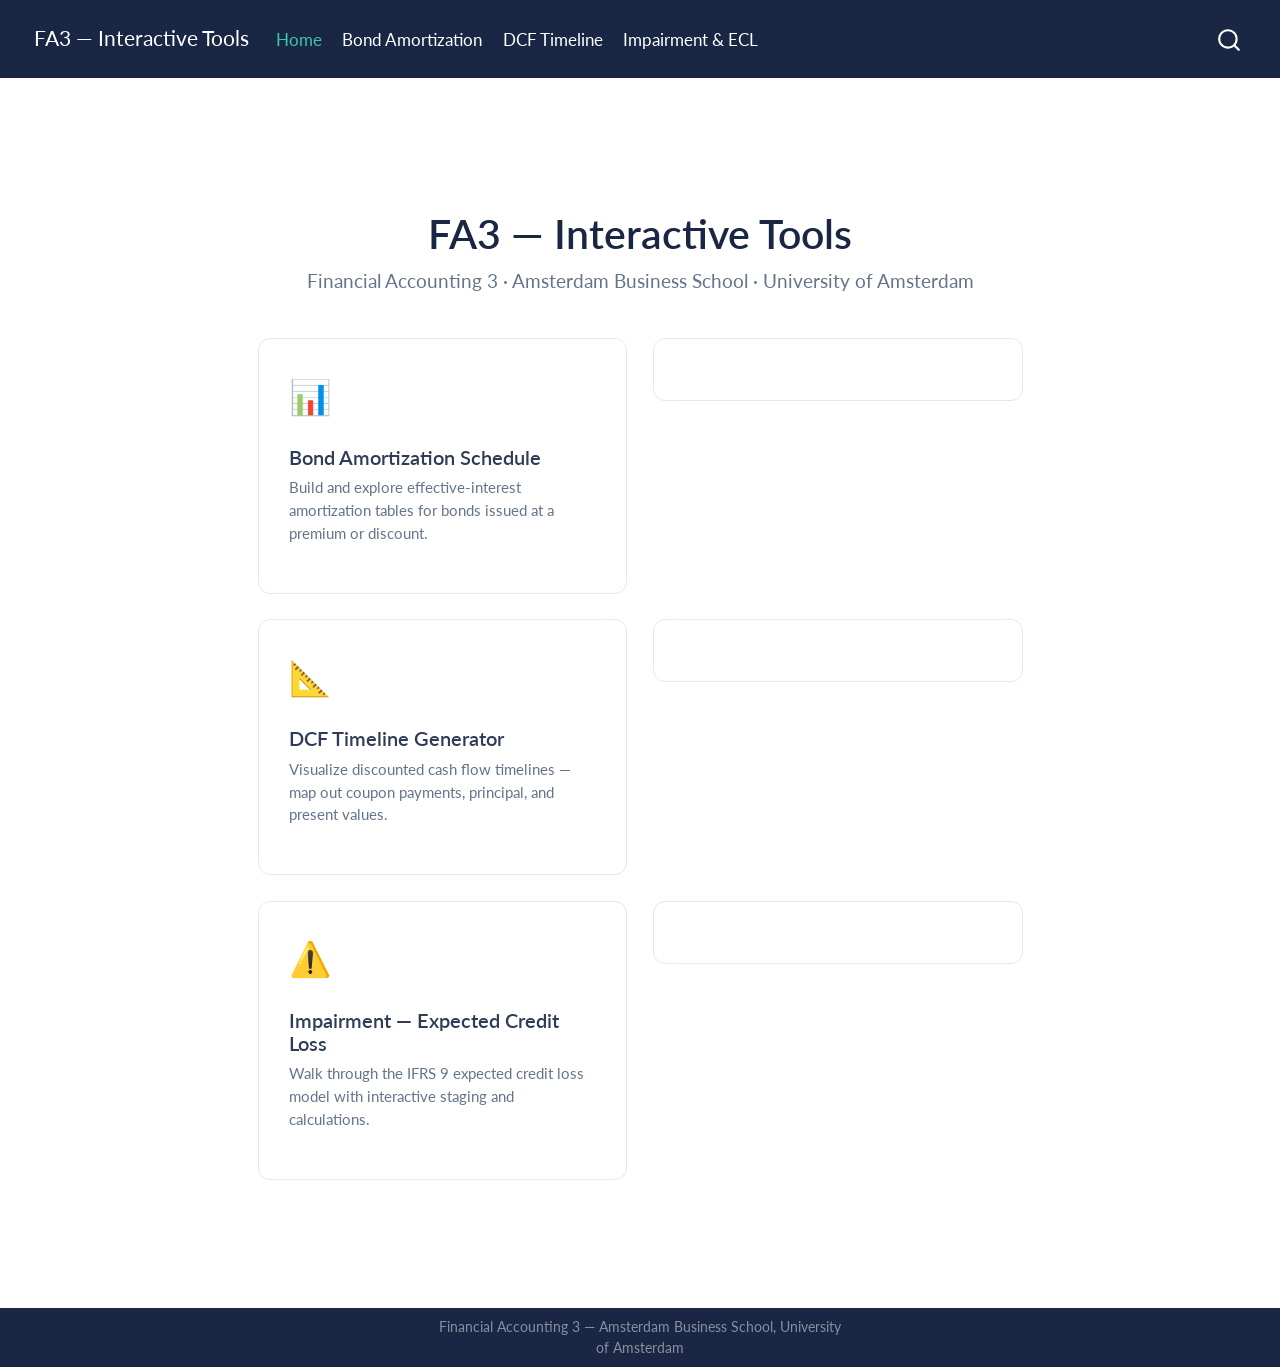
==== docs/index.html @ dec485e0 "Initial Commit" ====
<!DOCTYPE html>
<html xmlns="http://www.w3.org/1999/xhtml" lang="en" xml:lang="en"><head>

<meta charset="utf-8">
<meta name="generator" content="quarto-1.8.25">

<meta name="viewport" content="width=device-width, initial-scale=1.0, user-scalable=yes">


<title>FA3 — Interactive Tools</title>
<style>
code{white-space: pre-wrap;}
span.smallcaps{font-variant: small-caps;}
div.columns{display: flex; gap: min(4vw, 1.5em);}
div.column{flex: auto; overflow-x: auto;}
div.hanging-indent{margin-left: 1.5em; text-indent: -1.5em;}
ul.task-list{list-style: none;}
ul.task-list li input[type="checkbox"] {
  width: 0.8em;
  margin: 0 0.8em 0.2em -1em; /* quarto-specific, see https://github.com/quarto-dev/quarto-cli/issues/4556 */ 
  vertical-align: middle;
}
</style>


<script src="site_libs/quarto-nav/quarto-nav.js"></script>
<script src="site_libs/quarto-nav/headroom.min.js"></script>
<script src="site_libs/clipboard/clipboard.min.js"></script>
<script src="site_libs/quarto-search/autocomplete.umd.js"></script>
<script src="site_libs/quarto-search/fuse.min.js"></script>
<script src="site_libs/quarto-search/quarto-search.js"></script>
<meta name="quarto:offset" content="./">
<script src="site_libs/quarto-html/quarto.js" type="module"></script>
<script src="site_libs/quarto-html/tabsets/tabsets.js" type="module"></script>
<script src="site_libs/quarto-html/axe/axe-check.js" type="module"></script>
<script src="site_libs/quarto-html/popper.min.js"></script>
<script src="site_libs/quarto-html/tippy.umd.min.js"></script>
<script src="site_libs/quarto-html/anchor.min.js"></script>
<link href="site_libs/quarto-html/tippy.css" rel="stylesheet">
<link href="site_libs/quarto-html/quarto-syntax-highlighting-7b89279ff1a6dce999919e0e67d4d9ec.css" rel="stylesheet" id="quarto-text-highlighting-styles">
<script src="site_libs/bootstrap/bootstrap.min.js"></script>
<link href="site_libs/bootstrap/bootstrap-icons.css" rel="stylesheet">
<link href="site_libs/bootstrap/bootstrap-aee52d071d8a1b877ac443c0fc8f2103.min.css" rel="stylesheet" append-hash="true" id="quarto-bootstrap" data-mode="light">
<script id="quarto-search-options" type="application/json">{
  "location": "navbar",
  "copy-button": false,
  "collapse-after": 3,
  "panel-placement": "end",
  "type": "overlay",
  "limit": 50,
  "keyboard-shortcut": [
    "f",
    "/",
    "s"
  ],
  "show-item-context": false,
  "language": {
    "search-no-results-text": "No results",
    "search-matching-documents-text": "matching documents",
    "search-copy-link-title": "Copy link to search",
    "search-hide-matches-text": "Hide additional matches",
    "search-more-match-text": "more match in this document",
    "search-more-matches-text": "more matches in this document",
    "search-clear-button-title": "Clear",
    "search-text-placeholder": "",
    "search-detached-cancel-button-title": "Cancel",
    "search-submit-button-title": "Submit",
    "search-label": "Search"
  }
}</script>


<link rel="stylesheet" href="styles.css">
</head>

<body class="nav-fixed fullcontent quarto-light">

<div id="quarto-search-results"></div>
  <header id="quarto-header" class="headroom fixed-top">
    <nav class="navbar navbar-expand-lg " data-bs-theme="dark">
      <div class="navbar-container container-fluid">
      <div class="navbar-brand-container mx-auto">
    <a href="./index.html" class="navbar-brand navbar-brand-logo">
    </a>
    <a class="navbar-brand" href="./index.html">
    <span class="navbar-title">FA3 — Interactive Tools</span>
    </a>
  </div>
            <div id="quarto-search" class="" title="Search"></div>
          <button class="navbar-toggler" type="button" data-bs-toggle="collapse" data-bs-target="#navbarCollapse" aria-controls="navbarCollapse" role="menu" aria-expanded="false" aria-label="Toggle navigation" onclick="if (window.quartoToggleHeadroom) { window.quartoToggleHeadroom(); }">
  <span class="navbar-toggler-icon"></span>
</button>
          <div class="collapse navbar-collapse" id="navbarCollapse">
            <ul class="navbar-nav navbar-nav-scroll me-auto">
  <li class="nav-item">
    <a class="nav-link active" href="./index.html" aria-current="page"> 
<span class="menu-text">Home</span></a>
  </li>  
  <li class="nav-item">
    <a class="nav-link" href="./bond-amortization.html"> 
<span class="menu-text">Bond Amortization</span></a>
  </li>  
  <li class="nav-item">
    <a class="nav-link" href="./dcf-timeline.html"> 
<span class="menu-text">DCF Timeline</span></a>
  </li>  
  <li class="nav-item">
    <a class="nav-link" href="./impairment-ecl.html"> 
<span class="menu-text">Impairment &amp; ECL</span></a>
  </li>  
</ul>
          </div> <!-- /navcollapse -->
            <div class="quarto-navbar-tools">
</div>
      </div> <!-- /container-fluid -->
    </nav>
</header>
<!-- content -->
<div id="quarto-content" class="quarto-container page-columns page-rows-contents page-layout-article page-navbar">
<!-- sidebar -->
<!-- margin-sidebar -->
    
<!-- main -->
<main class="content" id="quarto-document-content"><header id="title-block-header" class="quarto-title-block"></header>




<section id="fa3-interactive-tools" class="level1 hero">
<h1>FA3 — Interactive Tools</h1>
<div class="subtitle">
<p>Financial Accounting 3 · Amsterdam Business School · University of Amsterdam</p>
</div>
<div class="tool-grid">
<a href="bond-amortization.html" class="tool-card">
<div class="icon">
📊
</div>
<h3 class="anchored" data-anchor-id="fa3-interactive-tools">
Bond Amortization Schedule
</h3>
<p>
Build and explore effective-interest amortization tables for bonds issued at a premium or discount.
</p>
</a><p><a href="bond-amortization.html" class="tool-card"></a></p>
<a href="dcf-timeline.html" class="tool-card">
<div class="icon">
📐
</div>
<h3 class="anchored">
DCF Timeline Generator
</h3>
<p>
Visualize discounted cash flow timelines — map out coupon payments, principal, and present values.
</p>
</a><p><a href="dcf-timeline.html" class="tool-card"></a></p>
<a href="impairment-ecl.html" class="tool-card">
<div class="icon">
⚠️
</div>
<h3 class="anchored">
Impairment — Expected Credit Loss
</h3>
<p>
Walk through the IFRS 9 expected credit loss model with interactive staging and calculations.
</p>
</a><p><a href="impairment-ecl.html" class="tool-card"></a></p>
</div>
</section>



</main> <!-- /main -->
<script id="quarto-html-after-body" type="application/javascript">
  window.document.addEventListener("DOMContentLoaded", function (event) {
    const icon = "";
    const anchorJS = new window.AnchorJS();
    anchorJS.options = {
      placement: 'right',
      icon: icon
    };
    anchorJS.add('.anchored');
    const isCodeAnnotation = (el) => {
      for (const clz of el.classList) {
        if (clz.startsWith('code-annotation-')) {                     
          return true;
        }
      }
      return false;
    }
    const onCopySuccess = function(e) {
      // button target
      const button = e.trigger;
      // don't keep focus
      button.blur();
      // flash "checked"
      button.classList.add('code-copy-button-checked');
      var currentTitle = button.getAttribute("title");
      button.setAttribute("title", "Copied!");
      let tooltip;
      if (window.bootstrap) {
        button.setAttribute("data-bs-toggle", "tooltip");
        button.setAttribute("data-bs-placement", "left");
        button.setAttribute("data-bs-title", "Copied!");
        tooltip = new bootstrap.Tooltip(button, 
          { trigger: "manual", 
            customClass: "code-copy-button-tooltip",
            offset: [0, -8]});
        tooltip.show();    
      }
      setTimeout(function() {
        if (tooltip) {
          tooltip.hide();
          button.removeAttribute("data-bs-title");
          button.removeAttribute("data-bs-toggle");
          button.removeAttribute("data-bs-placement");
        }
        button.setAttribute("title", currentTitle);
        button.classList.remove('code-copy-button-checked');
      }, 1000);
      // clear code selection
      e.clearSelection();
    }
    const getTextToCopy = function(trigger) {
      const outerScaffold = trigger.parentElement.cloneNode(true);
      const codeEl = outerScaffold.querySelector('code');
      for (const childEl of codeEl.children) {
        if (isCodeAnnotation(childEl)) {
          childEl.remove();
        }
      }
      return codeEl.innerText;
    }
    const clipboard = new window.ClipboardJS('.code-copy-button:not([data-in-quarto-modal])', {
      text: getTextToCopy
    });
    clipboard.on('success', onCopySuccess);
    if (window.document.getElementById('quarto-embedded-source-code-modal')) {
      const clipboardModal = new window.ClipboardJS('.code-copy-button[data-in-quarto-modal]', {
        text: getTextToCopy,
        container: window.document.getElementById('quarto-embedded-source-code-modal')
      });
      clipboardModal.on('success', onCopySuccess);
    }
      var localhostRegex = new RegExp(/^(?:http|https):\/\/localhost\:?[0-9]*\//);
      var mailtoRegex = new RegExp(/^mailto:/);
        var filterRegex = new RegExp('/' + window.location.host + '/');
      var isInternal = (href) => {
          return filterRegex.test(href) || localhostRegex.test(href) || mailtoRegex.test(href);
      }
      // Inspect non-navigation links and adorn them if external
     var links = window.document.querySelectorAll('a[href]:not(.nav-link):not(.navbar-brand):not(.toc-action):not(.sidebar-link):not(.sidebar-item-toggle):not(.pagination-link):not(.no-external):not([aria-hidden]):not(.dropdown-item):not(.quarto-navigation-tool):not(.about-link)');
      for (var i=0; i<links.length; i++) {
        const link = links[i];
        if (!isInternal(link.href)) {
          // undo the damage that might have been done by quarto-nav.js in the case of
          // links that we want to consider external
          if (link.dataset.originalHref !== undefined) {
            link.href = link.dataset.originalHref;
          }
        }
      }
    function tippyHover(el, contentFn, onTriggerFn, onUntriggerFn) {
      const config = {
        allowHTML: true,
        maxWidth: 500,
        delay: 100,
        arrow: false,
        appendTo: function(el) {
            return el.parentElement;
        },
        interactive: true,
        interactiveBorder: 10,
        theme: 'quarto',
        placement: 'bottom-start',
      };
      if (contentFn) {
        config.content = contentFn;
      }
      if (onTriggerFn) {
        config.onTrigger = onTriggerFn;
      }
      if (onUntriggerFn) {
        config.onUntrigger = onUntriggerFn;
      }
      window.tippy(el, config); 
    }
    const noterefs = window.document.querySelectorAll('a[role="doc-noteref"]');
    for (var i=0; i<noterefs.length; i++) {
      const ref = noterefs[i];
      tippyHover(ref, function() {
        // use id or data attribute instead here
        let href = ref.getAttribute('data-footnote-href') || ref.getAttribute('href');
        try { href = new URL(href).hash; } catch {}
        const id = href.replace(/^#\/?/, "");
        const note = window.document.getElementById(id);
        if (note) {
          return note.innerHTML;
        } else {
          return "";
        }
      });
    }
    const xrefs = window.document.querySelectorAll('a.quarto-xref');
    const processXRef = (id, note) => {
      // Strip column container classes
      const stripColumnClz = (el) => {
        el.classList.remove("page-full", "page-columns");
        if (el.children) {
          for (const child of el.children) {
            stripColumnClz(child);
          }
        }
      }
      stripColumnClz(note)
      if (id === null || id.startsWith('sec-')) {
        // Special case sections, only their first couple elements
        const container = document.createElement("div");
        if (note.children && note.children.length > 2) {
          container.appendChild(note.children[0].cloneNode(true));
          for (let i = 1; i < note.children.length; i++) {
            const child = note.children[i];
            if (child.tagName === "P" && child.innerText === "") {
              continue;
            } else {
              container.appendChild(child.cloneNode(true));
              break;
            }
          }
          if (window.Quarto?.typesetMath) {
            window.Quarto.typesetMath(container);
          }
          return container.innerHTML
        } else {
          if (window.Quarto?.typesetMath) {
            window.Quarto.typesetMath(note);
          }
          return note.innerHTML;
        }
      } else {
        // Remove any anchor links if they are present
        const anchorLink = note.querySelector('a.anchorjs-link');
        if (anchorLink) {
          anchorLink.remove();
        }
        if (window.Quarto?.typesetMath) {
          window.Quarto.typesetMath(note);
        }
        if (note.classList.contains("callout")) {
          return note.outerHTML;
        } else {
          return note.innerHTML;
        }
      }
    }
    for (var i=0; i<xrefs.length; i++) {
      const xref = xrefs[i];
      tippyHover(xref, undefined, function(instance) {
        instance.disable();
        let url = xref.getAttribute('href');
        let hash = undefined; 
        if (url.startsWith('#')) {
          hash = url;
        } else {
          try { hash = new URL(url).hash; } catch {}
        }
        if (hash) {
          const id = hash.replace(/^#\/?/, "");
          const note = window.document.getElementById(id);
          if (note !== null) {
            try {
              const html = processXRef(id, note.cloneNode(true));
              instance.setContent(html);
            } finally {
              instance.enable();
              instance.show();
            }
          } else {
            // See if we can fetch this
            fetch(url.split('#')[0])
            .then(res => res.text())
            .then(html => {
              const parser = new DOMParser();
              const htmlDoc = parser.parseFromString(html, "text/html");
              const note = htmlDoc.getElementById(id);
              if (note !== null) {
                const html = processXRef(id, note);
                instance.setContent(html);
              } 
            }).finally(() => {
              instance.enable();
              instance.show();
            });
          }
        } else {
          // See if we can fetch a full url (with no hash to target)
          // This is a special case and we should probably do some content thinning / targeting
          fetch(url)
          .then(res => res.text())
          .then(html => {
            const parser = new DOMParser();
            const htmlDoc = parser.parseFromString(html, "text/html");
            const note = htmlDoc.querySelector('main.content');
            if (note !== null) {
              // This should only happen for chapter cross references
              // (since there is no id in the URL)
              // remove the first header
              if (note.children.length > 0 && note.children[0].tagName === "HEADER") {
                note.children[0].remove();
              }
              const html = processXRef(null, note);
              instance.setContent(html);
            } 
          }).finally(() => {
            instance.enable();
            instance.show();
          });
        }
      }, function(instance) {
      });
    }
        let selectedAnnoteEl;
        const selectorForAnnotation = ( cell, annotation) => {
          let cellAttr = 'data-code-cell="' + cell + '"';
          let lineAttr = 'data-code-annotation="' +  annotation + '"';
          const selector = 'span[' + cellAttr + '][' + lineAttr + ']';
          return selector;
        }
        const selectCodeLines = (annoteEl) => {
          const doc = window.document;
          const targetCell = annoteEl.getAttribute("data-target-cell");
          const targetAnnotation = annoteEl.getAttribute("data-target-annotation");
          const annoteSpan = window.document.querySelector(selectorForAnnotation(targetCell, targetAnnotation));
          const lines = annoteSpan.getAttribute("data-code-lines").split(",");
          const lineIds = lines.map((line) => {
            return targetCell + "-" + line;
          })
          let top = null;
          let height = null;
          let parent = null;
          if (lineIds.length > 0) {
              //compute the position of the single el (top and bottom and make a div)
              const el = window.document.getElementById(lineIds[0]);
              top = el.offsetTop;
              height = el.offsetHeight;
              parent = el.parentElement.parentElement;
            if (lineIds.length > 1) {
              const lastEl = window.document.getElementById(lineIds[lineIds.length - 1]);
              const bottom = lastEl.offsetTop + lastEl.offsetHeight;
              height = bottom - top;
            }
            if (top !== null && height !== null && parent !== null) {
              // cook up a div (if necessary) and position it 
              let div = window.document.getElementById("code-annotation-line-highlight");
              if (div === null) {
                div = window.document.createElement("div");
                div.setAttribute("id", "code-annotation-line-highlight");
                div.style.position = 'absolute';
                parent.appendChild(div);
              }
              div.style.top = top - 2 + "px";
              div.style.height = height + 4 + "px";
              div.style.left = 0;
              let gutterDiv = window.document.getElementById("code-annotation-line-highlight-gutter");
              if (gutterDiv === null) {
                gutterDiv = window.document.createElement("div");
                gutterDiv.setAttribute("id", "code-annotation-line-highlight-gutter");
                gutterDiv.style.position = 'absolute';
                const codeCell = window.document.getElementById(targetCell);
                const gutter = codeCell.querySelector('.code-annotation-gutter');
                gutter.appendChild(gutterDiv);
              }
              gutterDiv.style.top = top - 2 + "px";
              gutterDiv.style.height = height + 4 + "px";
            }
            selectedAnnoteEl = annoteEl;
          }
        };
        const unselectCodeLines = () => {
          const elementsIds = ["code-annotation-line-highlight", "code-annotation-line-highlight-gutter"];
          elementsIds.forEach((elId) => {
            const div = window.document.getElementById(elId);
            if (div) {
              div.remove();
            }
          });
          selectedAnnoteEl = undefined;
        };
          // Handle positioning of the toggle
      window.addEventListener(
        "resize",
        throttle(() => {
          elRect = undefined;
          if (selectedAnnoteEl) {
            selectCodeLines(selectedAnnoteEl);
          }
        }, 10)
      );
      function throttle(fn, ms) {
      let throttle = false;
      let timer;
        return (...args) => {
          if(!throttle) { // first call gets through
              fn.apply(this, args);
              throttle = true;
          } else { // all the others get throttled
              if(timer) clearTimeout(timer); // cancel #2
              timer = setTimeout(() => {
                fn.apply(this, args);
                timer = throttle = false;
              }, ms);
          }
        };
      }
        // Attach click handler to the DT
        const annoteDls = window.document.querySelectorAll('dt[data-target-cell]');
        for (const annoteDlNode of annoteDls) {
          annoteDlNode.addEventListener('click', (event) => {
            const clickedEl = event.target;
            if (clickedEl !== selectedAnnoteEl) {
              unselectCodeLines();
              const activeEl = window.document.querySelector('dt[data-target-cell].code-annotation-active');
              if (activeEl) {
                activeEl.classList.remove('code-annotation-active');
              }
              selectCodeLines(clickedEl);
              clickedEl.classList.add('code-annotation-active');
            } else {
              // Unselect the line
              unselectCodeLines();
              clickedEl.classList.remove('code-annotation-active');
            }
          });
        }
    const findCites = (el) => {
      const parentEl = el.parentElement;
      if (parentEl) {
        const cites = parentEl.dataset.cites;
        if (cites) {
          return {
            el,
            cites: cites.split(' ')
          };
        } else {
          return findCites(el.parentElement)
        }
      } else {
        return undefined;
      }
    };
    var bibliorefs = window.document.querySelectorAll('a[role="doc-biblioref"]');
    for (var i=0; i<bibliorefs.length; i++) {
      const ref = bibliorefs[i];
      const citeInfo = findCites(ref);
      if (citeInfo) {
        tippyHover(citeInfo.el, function() {
          var popup = window.document.createElement('div');
          citeInfo.cites.forEach(function(cite) {
            var citeDiv = window.document.createElement('div');
            citeDiv.classList.add('hanging-indent');
            citeDiv.classList.add('csl-entry');
            var biblioDiv = window.document.getElementById('ref-' + cite);
            if (biblioDiv) {
              citeDiv.innerHTML = biblioDiv.innerHTML;
            }
            popup.appendChild(citeDiv);
          });
          return popup.innerHTML;
        });
      }
    }
  });
  </script>
</div> <!-- /content -->
<footer class="footer">
  <div class="nav-footer">
    <div class="nav-footer-left">
      &nbsp;
    </div>   
    <div class="nav-footer-center">
<p>Financial Accounting 3 — Amsterdam Business School, University of Amsterdam</p>
</div>
    <div class="nav-footer-right">
      &nbsp;
    </div>
  </div>
</footer>




</body></html>
---- docs/site_libs/quarto-html/tippy.css ----
.tippy-box[data-animation=fade][data-state=hidden]{opacity:0}[data-tippy-root]{max-width:calc(100vw - 10px)}.tippy-box{position:relative;background-color:#333;color:#fff;border-radius:4px;font-size:14px;line-height:1.4;white-space:normal;outline:0;transition-property:transform,visibility,opacity}.tippy-box[data-placement^=top]>.tippy-arrow{bottom:0}.tippy-box[data-placement^=top]>.tippy-arrow:before{bottom:-7px;left:0;border-width:8px 8px 0;border-top-color:initial;transform-origin:center top}.tippy-box[data-placement^=bottom]>.tippy-arrow{top:0}.tippy-box[data-placement^=bottom]>.tippy-arrow:before{top:-7px;left:0;border-width:0 8px 8px;border-bottom-color:initial;transform-origin:center bottom}.tippy-box[data-placement^=left]>.tippy-arrow{right:0}.tippy-box[data-placement^=left]>.tippy-arrow:before{border-width:8px 0 8px 8px;border-left-color:initial;right:-7px;transform-origin:center left}.tippy-box[data-placement^=right]>.tippy-arrow{left:0}.tippy-box[data-placement^=right]>.tippy-arrow:before{left:-7px;border-width:8px 8px 8px 0;border-right-color:initial;transform-origin:center right}.tippy-box[data-inertia][data-state=visible]{transition-timing-function:cubic-bezier(.54,1.5,.38,1.11)}.tippy-arrow{width:16px;height:16px;color:#333}.tippy-arrow:before{content:"";position:absolute;border-color:transparent;border-style:solid}.tippy-content{position:relative;padding:5px 9px;z-index:1}
---- docs/site_libs/quarto-html/quarto-syntax-highlighting-7b89279ff1a6dce999919e0e67d4d9ec.css ----
/* quarto syntax highlight colors */
:root {
  --quarto-hl-ot-color: #003B4F;
  --quarto-hl-at-color: #657422;
  --quarto-hl-ss-color: #20794D;
  --quarto-hl-an-color: #5E5E5E;
  --quarto-hl-fu-color: #4758AB;
  --quarto-hl-st-color: #20794D;
  --quarto-hl-cf-color: #003B4F;
  --quarto-hl-op-color: #5E5E5E;
  --quarto-hl-er-color: #AD0000;
  --quarto-hl-bn-color: #AD0000;
  --quarto-hl-al-color: #AD0000;
  --quarto-hl-va-color: #111111;
  --quarto-hl-bu-color: inherit;
  --quarto-hl-ex-color: inherit;
  --quarto-hl-pp-color: #AD0000;
  --quarto-hl-in-color: #5E5E5E;
  --quarto-hl-vs-color: #20794D;
  --quarto-hl-wa-color: #5E5E5E;
  --quarto-hl-do-color: #5E5E5E;
  --quarto-hl-im-color: #00769E;
  --quarto-hl-ch-color: #20794D;
  --quarto-hl-dt-color: #AD0000;
  --quarto-hl-fl-color: #AD0000;
  --quarto-hl-co-color: #5E5E5E;
  --quarto-hl-cv-color: #5E5E5E;
  --quarto-hl-cn-color: #8f5902;
  --quarto-hl-sc-color: #5E5E5E;
  --quarto-hl-dv-color: #AD0000;
  --quarto-hl-kw-color: #003B4F;
}

/* other quarto variables */
:root {
  --quarto-font-monospace: SFMono-Regular, Menlo, Monaco, Consolas, "Liberation Mono", "Courier New", monospace;
}

/* syntax highlight based on Pandoc's rules */
pre > code.sourceCode > span {
  color: #003B4F;
}

code.sourceCode > span {
  color: #003B4F;
}

div.sourceCode,
div.sourceCode pre.sourceCode {
  color: #003B4F;
}

/* Normal */
code span {
  color: #003B4F;
}

/* Alert */
code span.al {
  color: #AD0000;
  font-style: inherit;
}

/* Annotation */
code span.an {
  color: #5E5E5E;
  font-style: inherit;
}

/* Attribute */
code span.at {
  color: #657422;
  font-style: inherit;
}

/* BaseN */
code span.bn {
  color: #AD0000;
  font-style: inherit;
}

/* BuiltIn */
code span.bu {
  font-style: inherit;
}

/* ControlFlow */
code span.cf {
  color: #003B4F;
  font-weight: bold;
  font-style: inherit;
}

/* Char */
code span.ch {
  color: #20794D;
  font-style: inherit;
}

/* Constant */
code span.cn {
  color: #8f5902;
  font-style: inherit;
}

/* Comment */
code span.co {
  color: #5E5E5E;
  font-style: inherit;
}

/* CommentVar */
code span.cv {
  color: #5E5E5E;
  font-style: italic;
}

/* Documentation */
code span.do {
  color: #5E5E5E;
  font-style: italic;
}

/* DataType */
code span.dt {
  color: #AD0000;
  font-style: inherit;
}

/* DecVal */
code span.dv {
  color: #AD0000;
  font-style: inherit;
}

/* Error */
code span.er {
  color: #AD0000;
  font-style: inherit;
}

/* Extension */
code span.ex {
  font-style: inherit;
}

/* Float */
code span.fl {
  color: #AD0000;
  font-style: inherit;
}

/* Function */
code span.fu {
  color: #4758AB;
  font-style: inherit;
}

/* Import */
code span.im {
  color: #00769E;
  font-style: inherit;
}

/* Information */
code span.in {
  color: #5E5E5E;
  font-style: inherit;
}

/* Keyword */
code span.kw {
  color: #003B4F;
  font-weight: bold;
  font-style: inherit;
}

/* Operator */
code span.op {
  color: #5E5E5E;
  font-style: inherit;
}

/* Other */
code span.ot {
  color: #003B4F;
  font-style: inherit;
}

/* Preprocessor */
code span.pp {
  color: #AD0000;
  font-style: inherit;
}

/* SpecialChar */
code span.sc {
  color: #5E5E5E;
  font-style: inherit;
}

/* SpecialString */
code span.ss {
  color: #20794D;
  font-style: inherit;
}

/* String */
code span.st {
  color: #20794D;
  font-style: inherit;
}

/* Variable */
code span.va {
  color: #111111;
  font-style: inherit;
}

/* VerbatimString */
code span.vs {
  color: #20794D;
  font-style: inherit;
}

/* Warning */
code span.wa {
  color: #5E5E5E;
  font-style: italic;
}

.prevent-inlining {
  content: "</";
}

/*# sourceMappingURL=3944bc705cfaf4c80e56f77c5205168a.css.map */
---- docs/styles.css ----
/* FA3 Tools Site — Custom Styles */

/* Landing page */
.hero {
  text-align: center;
  padding: 3rem 1rem;
}

.hero h1 {
  font-size: 2.4rem;
  color: #1a2744;
  margin-bottom: 0.5rem;
}

.hero .subtitle {
  font-size: 1.1rem;
  color: #64748b;
  margin-bottom: 2.5rem;
}

.tool-grid {
  display: grid;
  grid-template-columns: repeat(auto-fit, minmax(280px, 1fr));
  gap: 1.5rem;
  max-width: 960px;
  margin: 0 auto;
}

.tool-card {
  background: #ffffff;
  border: 1px solid #e2e8f0;
  border-radius: 12px;
  padding: 1.8rem;
  text-align: left;
  transition: box-shadow 0.2s ease, transform 0.2s ease;
  text-decoration: none;
  color: inherit;
  display: block;
}

.tool-card:hover {
  box-shadow: 0 4px 20px rgba(0, 0, 0, 0.08);
  transform: translateY(-2px);
  text-decoration: none;
  color: inherit;
}

.tool-card .icon {
  font-size: 2rem;
  margin-bottom: 0.8rem;
}

.tool-card h3 {
  font-size: 1.15rem;
  color: #1a2744;
  margin-bottom: 0.4rem;
}

.tool-card p {
  font-size: 0.9rem;
  color: #64748b;
  line-height: 1.5;
}

/* Iframe embed pages */
.tool-embed {
  width: 100%;
  height: 85vh;
  border: none;
  border-radius: 8px;
}

.embed-note {
  font-size: 0.85rem;
  color: #94a3b8;
  text-align: center;
  margin-top: 0.5rem;
}
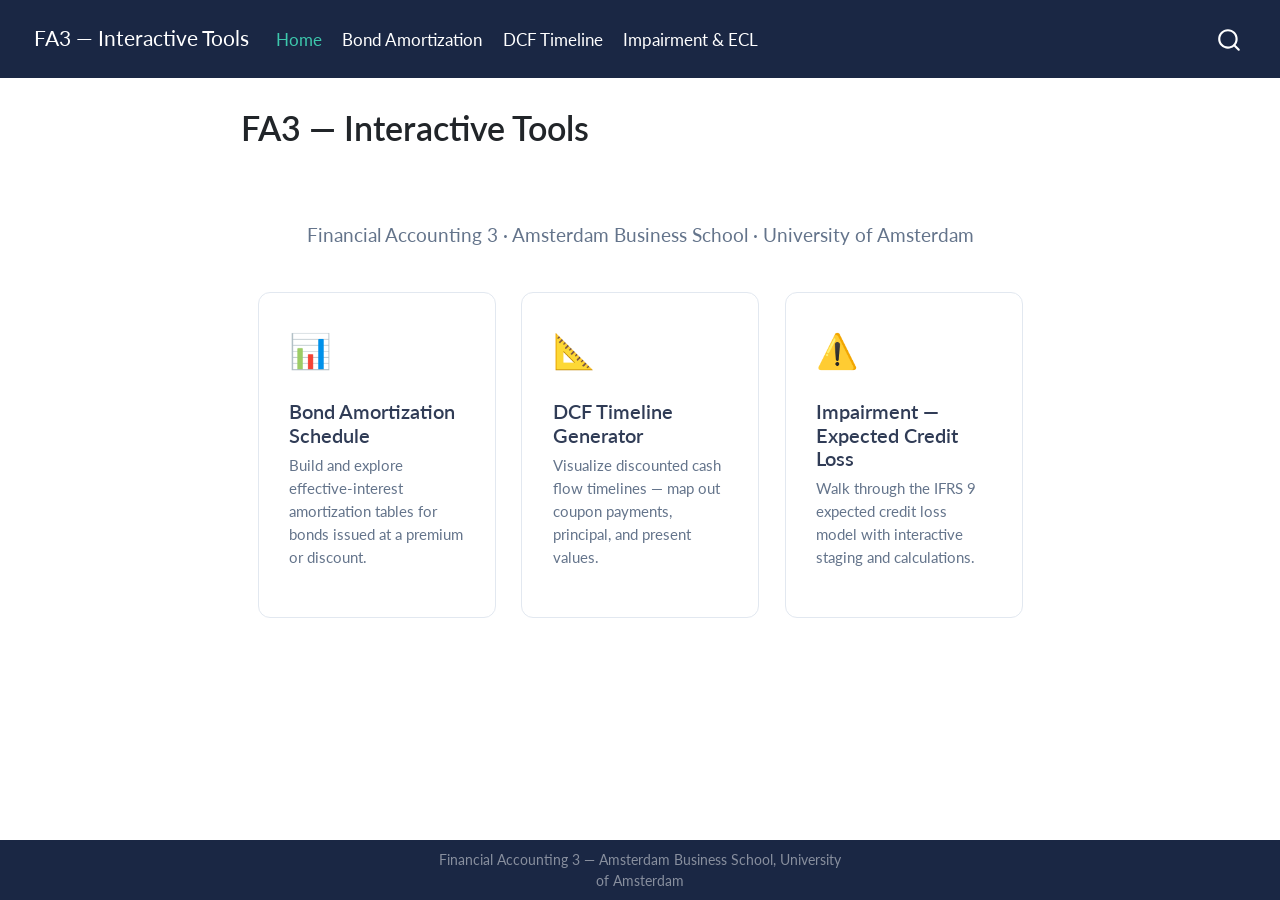
==== commit 76959512: "Update" ====
--- a/docs/index.html
+++ b/docs/index.html
@@ -121,52 +121,35 @@
 <!-- margin-sidebar -->
     
 <!-- main -->
-<main class="content" id="quarto-document-content"><header id="title-block-header" class="quarto-title-block"></header>
-
-
-
-
-<section id="fa3-interactive-tools" class="level1 hero">
-<h1>FA3 — Interactive Tools</h1>
-<div class="subtitle">
-<p>Financial Accounting 3 · Amsterdam Business School · University of Amsterdam</p>
+<main class="content" id="quarto-document-content"><header id="title-block-header" class="quarto-title-block"><h1 class="title display-7">FA3 — Interactive Tools</h1></header>
+
+
+
+
+<div class="hero">
+  
+  <p class="subtitle">Financial Accounting 3 · Amsterdam Business School · University of Amsterdam</p>
+
+  <div class="tool-grid">
+    <a href="bond-amortization.html" class="tool-card">
+      <div class="icon">📊</div>
+      <h3 class="anchored">Bond Amortization Schedule</h3>
+      <p>Build and explore effective-interest amortization tables for bonds issued at a premium or discount.</p>
+    </a>
+
+    <a href="dcf-timeline.html" class="tool-card">
+      <div class="icon">📐</div>
+      <h3 class="anchored">DCF Timeline Generator</h3>
+      <p>Visualize discounted cash flow timelines — map out coupon payments, principal, and present values.</p>
+    </a>
+
+    <a href="impairment-ecl.html" class="tool-card">
+      <div class="icon">⚠️</div>
+      <h3 class="anchored">Impairment — Expected Credit Loss</h3>
+      <p>Walk through the IFRS 9 expected credit loss model with interactive staging and calculations.</p>
+    </a>
+  </div>
 </div>
-<div class="tool-grid">
-<a href="bond-amortization.html" class="tool-card">
-<div class="icon">
-📊
-</div>
-<h3 class="anchored" data-anchor-id="fa3-interactive-tools">
-Bond Amortization Schedule
-</h3>
-<p>
-Build and explore effective-interest amortization tables for bonds issued at a premium or discount.
-</p>
-</a><p><a href="bond-amortization.html" class="tool-card"></a></p>
-<a href="dcf-timeline.html" class="tool-card">
-<div class="icon">
-📐
-</div>
-<h3 class="anchored">
-DCF Timeline Generator
-</h3>
-<p>
-Visualize discounted cash flow timelines — map out coupon payments, principal, and present values.
-</p>
-</a><p><a href="dcf-timeline.html" class="tool-card"></a></p>
-<a href="impairment-ecl.html" class="tool-card">
-<div class="icon">
-⚠️
-</div>
-<h3 class="anchored">
-Impairment — Expected Credit Loss
-</h3>
-<p>
-Walk through the IFRS 9 expected credit loss model with interactive staging and calculations.
-</p>
-</a><p><a href="impairment-ecl.html" class="tool-card"></a></p>
-</div>
-</section>
 
 
 
--- a/docs/styles.css
+++ b/docs/styles.css
@@ -20,10 +20,16 @@
 
 .tool-grid {
   display: grid;
-  grid-template-columns: repeat(auto-fit, minmax(280px, 1fr));
+  grid-template-columns: repeat(3, 1fr);
   gap: 1.5rem;
   max-width: 960px;
   margin: 0 auto;
+}
+
+@media (max-width: 768px) {
+  .tool-grid {
+    grid-template-columns: 1fr;
+  }
 }
 
 .tool-card {
@@ -62,12 +68,13 @@
   line-height: 1.5;
 }
 
-/* Iframe embed pages */
+/* Iframe embed pages — break out of Quarto's container */
 .tool-embed {
-  width: 100%;
-  height: 85vh;
+  width: 100vw;
+  height: 90vh;
   border: none;
-  border-radius: 8px;
+  margin-left: calc(-50vw + 50%);
+  display: block;
 }
 
 .embed-note {
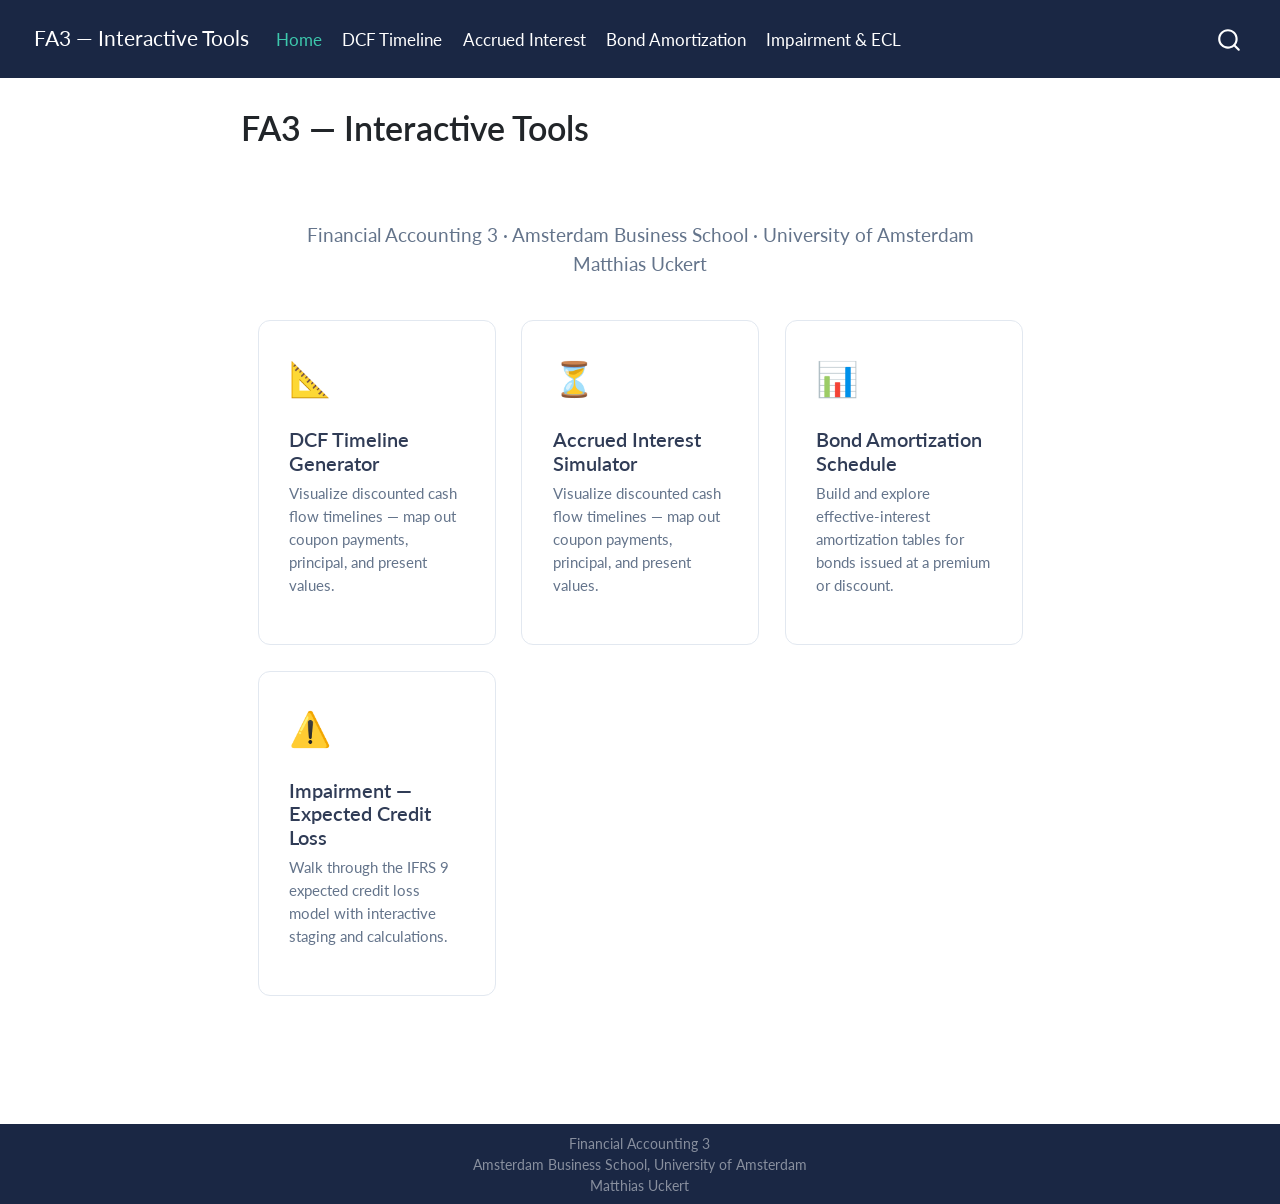
==== commit 34225b5c: "Update" ====
--- a/docs/index.html
+++ b/docs/index.html
@@ -97,15 +97,19 @@
 <span class="menu-text">Home</span></a>
   </li>  
   <li class="nav-item">
-    <a class="nav-link" href="./bond-amortization.html"> 
+    <a class="nav-link" href="./DCF-Timeline.html"> 
+<span class="menu-text">DCF Timeline</span></a>
+  </li>  
+  <li class="nav-item">
+    <a class="nav-link" href="./Accrued-Interest.html"> 
+<span class="menu-text">Accrued Interest</span></a>
+  </li>  
+  <li class="nav-item">
+    <a class="nav-link" href="./Bond-Amortization.html"> 
 <span class="menu-text">Bond Amortization</span></a>
   </li>  
   <li class="nav-item">
-    <a class="nav-link" href="./dcf-timeline.html"> 
-<span class="menu-text">DCF Timeline</span></a>
-  </li>  
-  <li class="nav-item">
-    <a class="nav-link" href="./impairment-ecl.html"> 
+    <a class="nav-link" href="./Impairment-ECL.html"> 
 <span class="menu-text">Impairment &amp; ECL</span></a>
   </li>  
 </ul>
@@ -128,22 +132,28 @@
 
 <div class="hero">
   
-  <p class="subtitle">Financial Accounting 3 · Amsterdam Business School · University of Amsterdam</p>
+  <p class="subtitle">Financial Accounting 3 · Amsterdam Business School · University of Amsterdam<br>Matthias Uckert</p>
 
   <div class="tool-grid">
-    <a href="bond-amortization.html" class="tool-card">
+    <a href="DCF-Timeline.html" class="tool-card">
+      <div class="icon">📐</div>
+      <h3 class="anchored">DCF Timeline Generator</h3>
+      <p>Visualize discounted cash flow timelines — map out coupon payments, principal, and present values.</p>
+    </a>
+    
+    <a href="Accrued-Interest.html" class="tool-card">
+      <div class="icon">⏳</div>
+      <h3 class="anchored">Accrued Interest Simulator</h3>
+      <p>Visualize discounted cash flow timelines — map out coupon payments, principal, and present values.</p>
+    </a>
+    
+    <a href="Bond-Amortization.html" class="tool-card">
       <div class="icon">📊</div>
       <h3 class="anchored">Bond Amortization Schedule</h3>
       <p>Build and explore effective-interest amortization tables for bonds issued at a premium or discount.</p>
     </a>
 
-    <a href="dcf-timeline.html" class="tool-card">
-      <div class="icon">📐</div>
-      <h3 class="anchored">DCF Timeline Generator</h3>
-      <p>Visualize discounted cash flow timelines — map out coupon payments, principal, and present values.</p>
-    </a>
-
-    <a href="impairment-ecl.html" class="tool-card">
+    <a href="Impairment-ECL.html" class="tool-card">
       <div class="icon">⚠️</div>
       <h3 class="anchored">Impairment — Expected Credit Loss</h3>
       <p>Walk through the IFRS 9 expected credit loss model with interactive staging and calculations.</p>
@@ -561,7 +571,7 @@
       &nbsp;
     </div>   
     <div class="nav-footer-center">
-<p>Financial Accounting 3 — Amsterdam Business School, University of Amsterdam</p>
+<p>Financial Accounting 3<br>Amsterdam Business School, University of Amsterdam<br>Matthias Uckert</p>
 </div>
     <div class="nav-footer-right">
       &nbsp;
